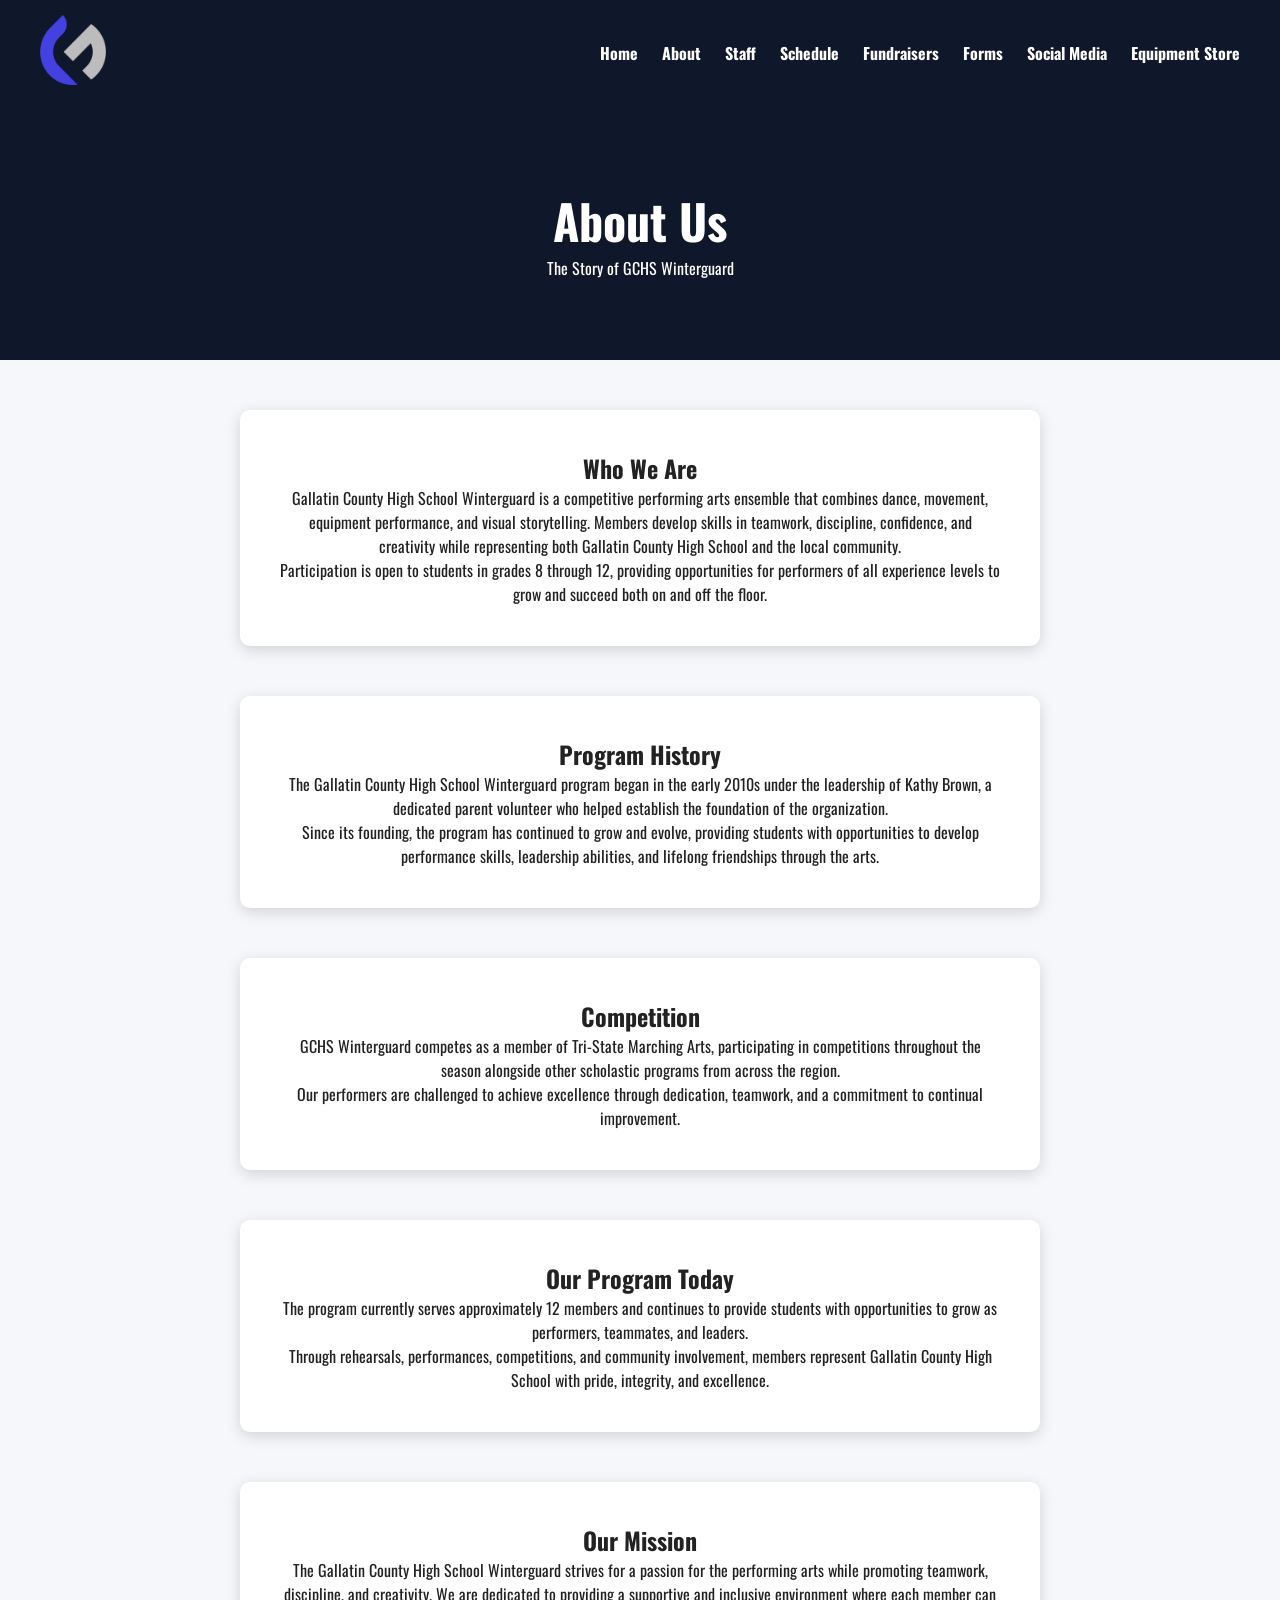
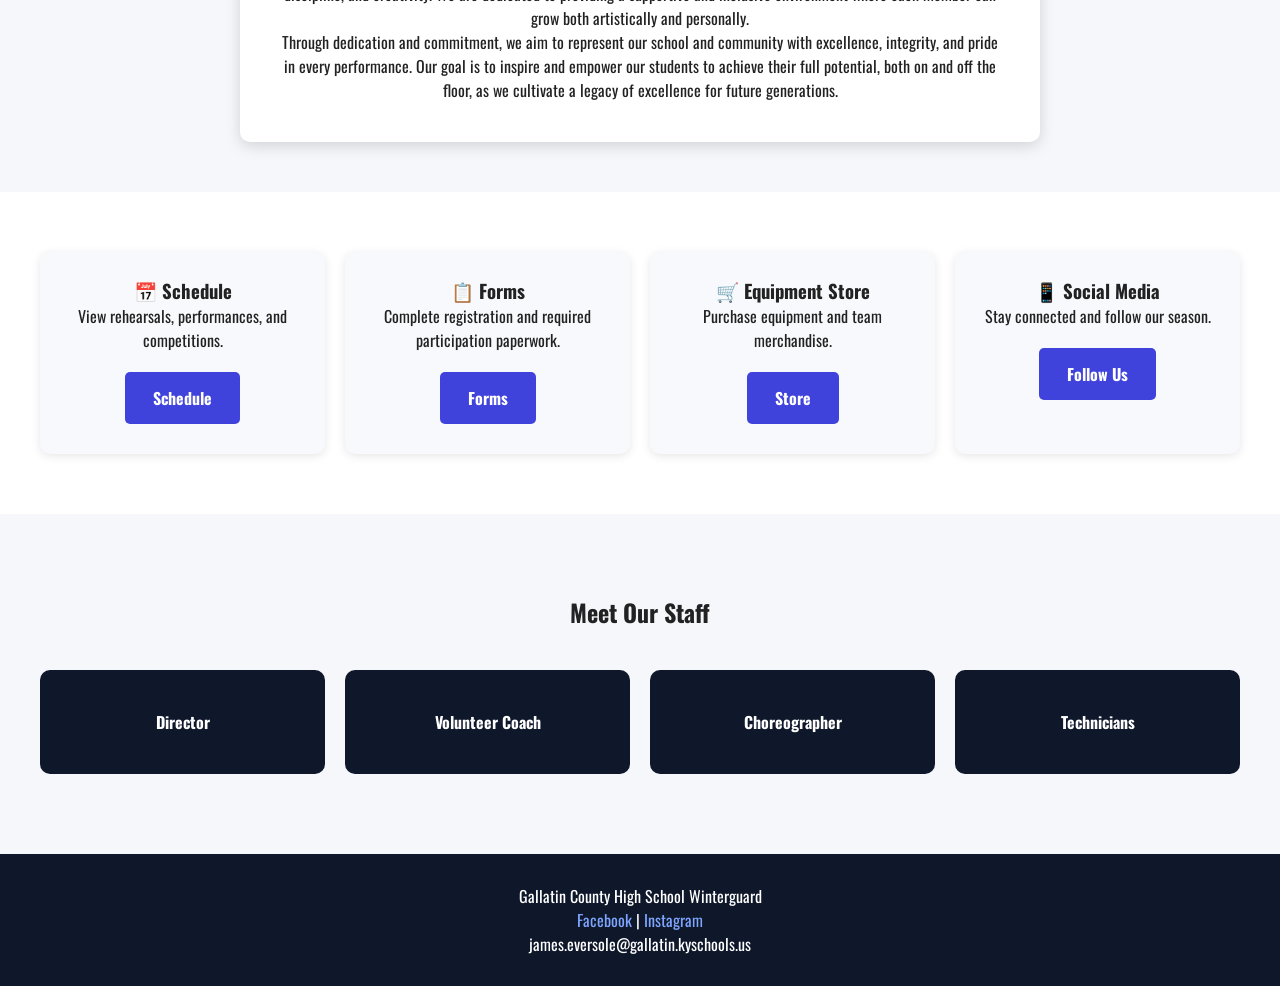
==== about.html @ 312ea4ce "Remove Gallery link from navigation menu Removed the link to the Gallery page from the navigation me" ====
<!DOCTYPE html>
<html lang="en">
<head>
    <meta charset="UTF-8">
    <meta name="viewport" content="width=device-width, initial-scale=1.0">
    <title>GCHS Winterguard</title>
       <link rel="preconnect" href="https://fonts.googleapis.com">
    <link rel="preconnect" href="https://fonts.gstatic.com" crossorigin>
    <link href="https://fonts.googleapis.com/css2?family=Bebas+Neue&family=Oswald:wght@400;500;600&display=swap" rel="stylesheet">
  
    <link rel="stylesheet" href="style.css">
</head>

<body>

<nav>

    <a href="index.html">
        <img src="images/logo.png"
             alt="GCHS Winterguard Logo"
             class="logo">
    </a>

    <button class="menu-toggle" onclick="toggleMenu()">
        ☰
    </button>

    <div class="nav-links" id="navLinks">

        <a href="index.html" onclick="toggleMenu()">Home</a>
        <a href="about.html" onclick="toggleMenu()">About</a>
        <a href="staff.html" onclick="toggleMenu()">Staff</a>
        <a href="schedule.html" onclick="toggleMenu()">Schedule</a>
        <a href="fundraisers.html" onclick="toggleMenu()">Fundraisers</a>
        <a href="forms.html" onclick="toggleMenu()">Forms</a>
        <a href="social.html" onclick="toggleMenu()">Social Media</a>
        <a href="equipment.html" onclick="toggleMenu()">Equipment Store</a>

    </div>

</nav>

<section class="page-header">
    <h1>About Us</h1>
    <p>The Story of GCHS Winterguard</p>
</section>

<section class="content-card">

    <h2>Who We Are</h2>

    <p>
        Gallatin County High School Winterguard is a competitive performing
        arts ensemble that combines dance, movement, equipment performance,
        and visual storytelling. Members develop skills in teamwork,
        discipline, confidence, and creativity while representing both
        Gallatin County High School and the local community.
    </p>

    <p>
        Participation is open to students in grades 8 through 12, providing
        opportunities for performers of all experience levels to grow and
        succeed both on and off the floor.
    </p>

</section>

<section class="content-card">

    <h2>Program History</h2>

    <p>
        The Gallatin County High School Winterguard program began in the
        early 2010s under the leadership of Kathy Brown, a dedicated parent
        volunteer who helped establish the foundation of the organization.
    </p>

    <p>
        Since its founding, the program has continued to grow and evolve,
        providing students with opportunities to develop performance skills,
        leadership abilities, and lifelong friendships through the arts.
    </p>

</section>

<section class="content-card">

    <h2>Competition</h2>

    <p>
        GCHS Winterguard competes as a member of Tri-State Marching Arts,
        participating in competitions throughout the season alongside other
        scholastic programs from across the region.
    </p>

    <p>
        Our performers are challenged to achieve excellence through
        dedication, teamwork, and a commitment to continual improvement.
    </p>

</section>

<section class="content-card">

    <h2>Our Program Today</h2>

    <p>
        The program currently serves approximately 12 members and continues
        to provide students with opportunities to grow as performers,
        teammates, and leaders.
    </p>

    <p>
        Through rehearsals, performances, competitions, and community
        involvement, members represent Gallatin County High School with
        pride, integrity, and excellence.
    </p>

</section>

<section class="content-card">

    <h2>Our Mission</h2>

    <p>
        The Gallatin County High School Winterguard strives for a passion
        for the performing arts while promoting teamwork, discipline,
        and creativity. We are dedicated to providing a supportive and
        inclusive environment where each member can grow both artistically
        and personally.
    </p>

    <p>
        Through dedication and commitment, we aim to represent our school
        and community with excellence, integrity, and pride in every
        performance. Our goal is to inspire and empower our students to
        achieve their full potential, both on and off the floor, as we
        cultivate a legacy of excellence for future generations.
    </p>

</section>

<section class="quick-links">

    <div class="card">
    <h3>📅 Schedule</h3>

    <p>
        View rehearsals, performances, and competitions.
    </p>

    <p style="margin-top:15px;">
        <a class="btn" href="schedule.html">Schedule</a>
    </p>
</div>


    <div class="card">
    <h3>📋 Forms</h3>

    <p>
        Complete registration and required participation paperwork.
    </p>

    <p style="margin-top:15px;">
        <a class="btn" href="forms.html">Forms</a>
    </p>
</div>

    <div class="card">
    <h3>🛒 Equipment Store</h3>

    <p>
        Purchase equipment and team merchandise.
    </p>

    <p style="margin-top:15px;">
        <a class="btn" href="equipment.html">Store</a>
    </p>
</div>

    <div class="card">
    <h3>📱 Social Media</h3>

    <p>
        Stay connected and follow our season.
    </p>

    <p style="margin-top:15px;">
        <a class="btn" href="social.html">Follow Us</a>
    </p>
</div>

</section>

<section class="staff-preview">
    <h2>Meet Our Staff</h2>

    <div class="staff-grid">
        <div class="staff-card">Director</div>
        <div class="staff-card">Volunteer Coach</div>
        <div class="staff-card">Choreographer</div>
        <div class="staff-card">Technicians</div>
    </div>
</section>

<footer>
    <p>Gallatin County High School Winterguard</p>
    <p>
        <a href="https://facebook.com/gcguard" target="_blank">Facebook</a> |
        <a href="https://instagram.com/gallatincountywinterguard" target="_blank">Instagram</a>
    </p>
    <p>james.eversole@gallatin.kyschools.us</p>
</footer>

<script>

function toggleMenu() {

    const menu = document.getElementById("navLinks");
    const button = document.querySelector(".menu-toggle");

    menu.classList.toggle("show");

    if(menu.classList.contains("show")){
        button.innerHTML = "✕";
    } else {
        button.innerHTML = "☰";
    }

}

function closeMenu() {

    const menu = document.getElementById("navLinks");
    const button = document.querySelector(".menu-toggle");

    menu.classList.remove("show");
    button.innerHTML = "☰";

}

</script>
</body>
</html>
---- style.css ----
*{
    margin:0;
    padding:0;
    box-sizing:border-box;
}

body{
    font-family:'Oswald', sans-serif;
    background:#f5f7fa;
    color:#222;
}

nav{
    background:#0f172a;
    display:flex;
    justify-content:space-between;
    align-items:center;
    padding:15px 40px;
}

.logo{
    height:70px;
}

.nav-links a{
    color:white;
    text-decoration:none;
    margin-left:20px;
    font-weight:bold;
}

.hero{
    height:85vh;
    background:
    linear-gradient(rgba(0,0,0,.65), rgba(0,0,0,.65)),
    url("images/team-photo.png");

    background-size:cover;
    background-position:center;
    display:flex;
    justify-content:center;
    align-items:center;
    text-align:center;
}

.hero-content{
    color:white;
}

.hero-content h1{
    font-family:'Bebas Neue', sans-serif;
    font-size:4rem;
    letter-spacing:4px;
}

.hero-content h2{
    font-family:'Bebas Neue', sans-serif;
    font-size:3rem;
    letter-spacing:4px;
}

.hero-content p{
    margin-top:15px;
    font-size:1.4rem;
}

.hero-buttons{
    margin-top:30px;
}

.btn{
    display:inline-block;
    padding:14px 28px;
    background:#3f43dc;
    color:white;
    text-decoration:none;
    border-radius:5px;
    margin:5px;
    font-weight:bold;
}

.btn:hover{
    background:#2f33b4;
}

.mission{
    max-width:1000px;
    margin:auto;
    padding:80px 20px;
}

.mission h2{
    color:#3f43dc;
    margin-bottom:20px;
        text-align:center;
}

.mission p{
    line-height:1.8;
    margin-bottom:15px;
        text-align:center;
}

.quick-links{
    display:grid;
    grid-template-columns:repeat(auto-fit,minmax(250px,1fr));
    gap:20px;
    padding:60px 40px;
    background:white;
}

.card{
    background:#f8f9fc;
    padding:25px;
    border-radius:10px;
    box-shadow:0 2px 10px rgba(0,0,0,.1);

    text-align:center;
}

.staff-preview{
    padding:80px 40px;
    text-align:center;
}

.staff-preview h2{
    margin-bottom:40px;
}

.staff-grid{
    display:grid;
    grid-template-columns:repeat(auto-fit,minmax(200px,1fr));
    gap:20px;
}

.staff-card{
    background:#0f172a;
    color:white;
    padding:40px;
    border-radius:10px;
    font-weight:bold;
}

footer{
    background:#0f172a;
    color:white;
    text-align:center;
    padding:30px;
}

footer a{
    color:#7ea6ff;
    text-decoration:none;
}
.page-header{
    background:#0f172a;
    color:white;
    text-align:center;
    padding:80px 20px;
}

.page-header h1{
    font-size:3rem;
}

.fundraiser-card{
    max-width:800px;
    margin:50px auto;
    background:white;
    padding:40px;
    text-align:center;
    border-radius:10px;
    box-shadow:0 4px 15px rgba(0,0,0,.15);
}
.staff-gallery{
    max-width:1200px;
    margin:60px auto;
    padding:0 30px;

    display:flex;
    flex-wrap:wrap;
    justify-content:center;
    gap:30px;
}

.staff-profile{
    background:white;
    border-radius:12px;
    overflow:hidden;

    box-shadow:0 4px 15px rgba(0,0,0,.15);

    text-align:center;

    transition:transform .2s ease;
}

.staff-profile:hover{
    transform:translateY(-5px);
}

.staff-profile img{
    width:100%;
    height:300px;
    object-fit:cover;
}

.staff-profile h2{
    color:#3f43dc;
    padding-top:15px;
}

.staff-profile p{
    padding:15px 15px 25px;
}
.coming-soon{
    padding:50px;
    text-align:center;
}
.staff-profile{
    width:300px;

    background:white;
    border-radius:12px;
    overflow:hidden;

    box-shadow:0 4px 15px rgba(0,0,0,.15);

    text-align:center;

    transition:transform .2s ease;
}
.social-buttons{
    display:flex;
    flex-wrap:wrap;
    justify-content:center;
    gap:15px;
}
.content-card{
    max-width:800px;
    margin:50px auto;
    background:white;
    padding:40px;
    text-align:center;
    border-radius:10px;
    box-shadow:0 4px 15px rgba(0,0,0,.15);
}
.category-title{
    text-align:center;
    margin:60px 0 20px;
    color:#3f43dc;
    font-size:2rem;
    font-weight:bold;
}
.equipment-grid{
    max-width:1200px;
    margin:30px auto 60px;
    padding:0 20px;

    display:grid;
    grid-template-columns:repeat(auto-fit,minmax(280px,1fr));
    gap:25px;
}

.product-card{
    background:white;
    border-radius:12px;
    overflow:hidden;
    text-align:center;
    box-shadow:0 4px 15px rgba(0,0,0,.15);
}

.product-card img{
    width:100%;
    height:250px;
    object-fit:contain;
    object-position:center;
    padding:15px;
    background:white;
}

.product-card h2{
    color:#3f43dc;
    padding-top:20px;
}

.product-card p{
    padding:10px 20px;
}

.product-card .btn{
    margin-bottom:25px;
}

.btn1{
    display:inline-block;
    padding:14px 28px;
    background:#1877F2;
    color:white;
    text-decoration:none;
    border-radius:5px;
    margin:5px;
    font-weight:bold;
}
.btn2{
    display:inline-block;
    padding:14px 28px;
    background:#DD2A7B;
    color:white;
    text-decoration:none;
    border-radius:5px;
    margin:5px;
    font-weight:bold;
}
.btn3{
    display:inline-block;
    padding:14px 28px;
    background:#FFFC00;
    color:black;
    text-decoration:none;
    border-radius:5px;
    margin:5px;
    font-weight:bold;
}
.btn4{
    display:inline-block;
    padding:14px 28px;
    background:#000000;
    color:#25F4EE;
    text-decoration:none;
    border-radius:5px;
    margin:5px;
    font-weight:bold;
}
.btn5{
    display:inline-block;
    padding:14px 28px;
    background:#FF0000;
    color:white;
    text-decoration:none;
    border-radius:5px;
    margin:5px;
    font-weight:bold;
}

.menu-toggle{
    display:none;
}


/* =========================
   MOBILE NAVIGATION
   ========================= */

@media screen and (max-width:768px){

    .menu-toggle{
        display:block !important;
        font-size:2rem;
        background:none;
        border:none;
        color:white;
    }

    .nav-links{
        display:none !important;
    }

    .nav-links.show{
        display:flex !important;
        flex-direction:column;
    }

}

/* =========================
   MOBILE DEVICES
   ========================= */

@media screen and (max-width:768px){

    /* Navigation */

    nav{
        flex-direction:row;
        justify-content:space-between;
        align-items:center;
        padding:15px;
        position:relative;
    }

    .logo{
        height:60px;
    }

.menu-toggle{
    display:block;
    background:none;
    border:none;
    color:white;
    font-size:2rem;
    cursor:pointer;
    width:40px;
    height:40px;
}

    .nav-links{
        display:none;

        position:absolute;
        top:100%;
        left:0;

        width:100%;

        background:#0f172a;

        flex-direction:column;
        align-items:center;

        padding:15px 0;

        z-index:999;

        transition:all .3s ease;
    }

    .nav-links.show{
        display:flex !important;
    }

    .nav-links a{
        margin:8px 0;
        font-size:1rem;
        color:white;
        text-decoration:none;
    }

    /* Hero Section */

    .hero{
        height:85vh;
        min-height:700px;
        padding:20px;

        background-size:cover;
        background-position:center top;
    }

    .hero-content{
        max-width:90%;
        margin:auto;
    }

    .hero-content h1{
        font-size:3rem;
        letter-spacing:2px;
        margin-bottom:5px;
        line-height:1;
    }

    .hero-content h2{
        font-size:1.8rem;
        letter-spacing:2px;
        margin-bottom:15px;
        line-height:1;
    }

    .hero-content p{
        font-size:0.95rem;
    }

    .hero-buttons{
        display:flex;
        flex-direction:column;
        align-items:center;
        gap:10px;
        margin-top:20px;
    }

    .btn{
        width:220px;
        text-align:center;
    }

    /* Homepage Cards */

    .quick-links{
        grid-template-columns:1fr;
        padding:30px 15px;
    }

    .card{
        text-align:center;
    }

    /* Staff */

    .staff-gallery{
        justify-content:center;
        padding:0 15px;
    }

    .staff-profile{
        width:100%;
        max-width:320px;
    }

    /* Equipment Store */

    .equipment-grid{
        grid-template-columns:1fr;
        padding:0 15px;
    }

    .product-card{
        width:100%;
    }

    /* Content Cards */

    .content-card{
        margin:20px 15px;
        padding:25px;
    }

    .page-header h1{
        font-size:2rem;
    }

    /* Social Icons */

    .social-buttons{
        display:flex;
        flex-wrap:wrap;
        justify-content:center;
        gap:15px;
    }

}
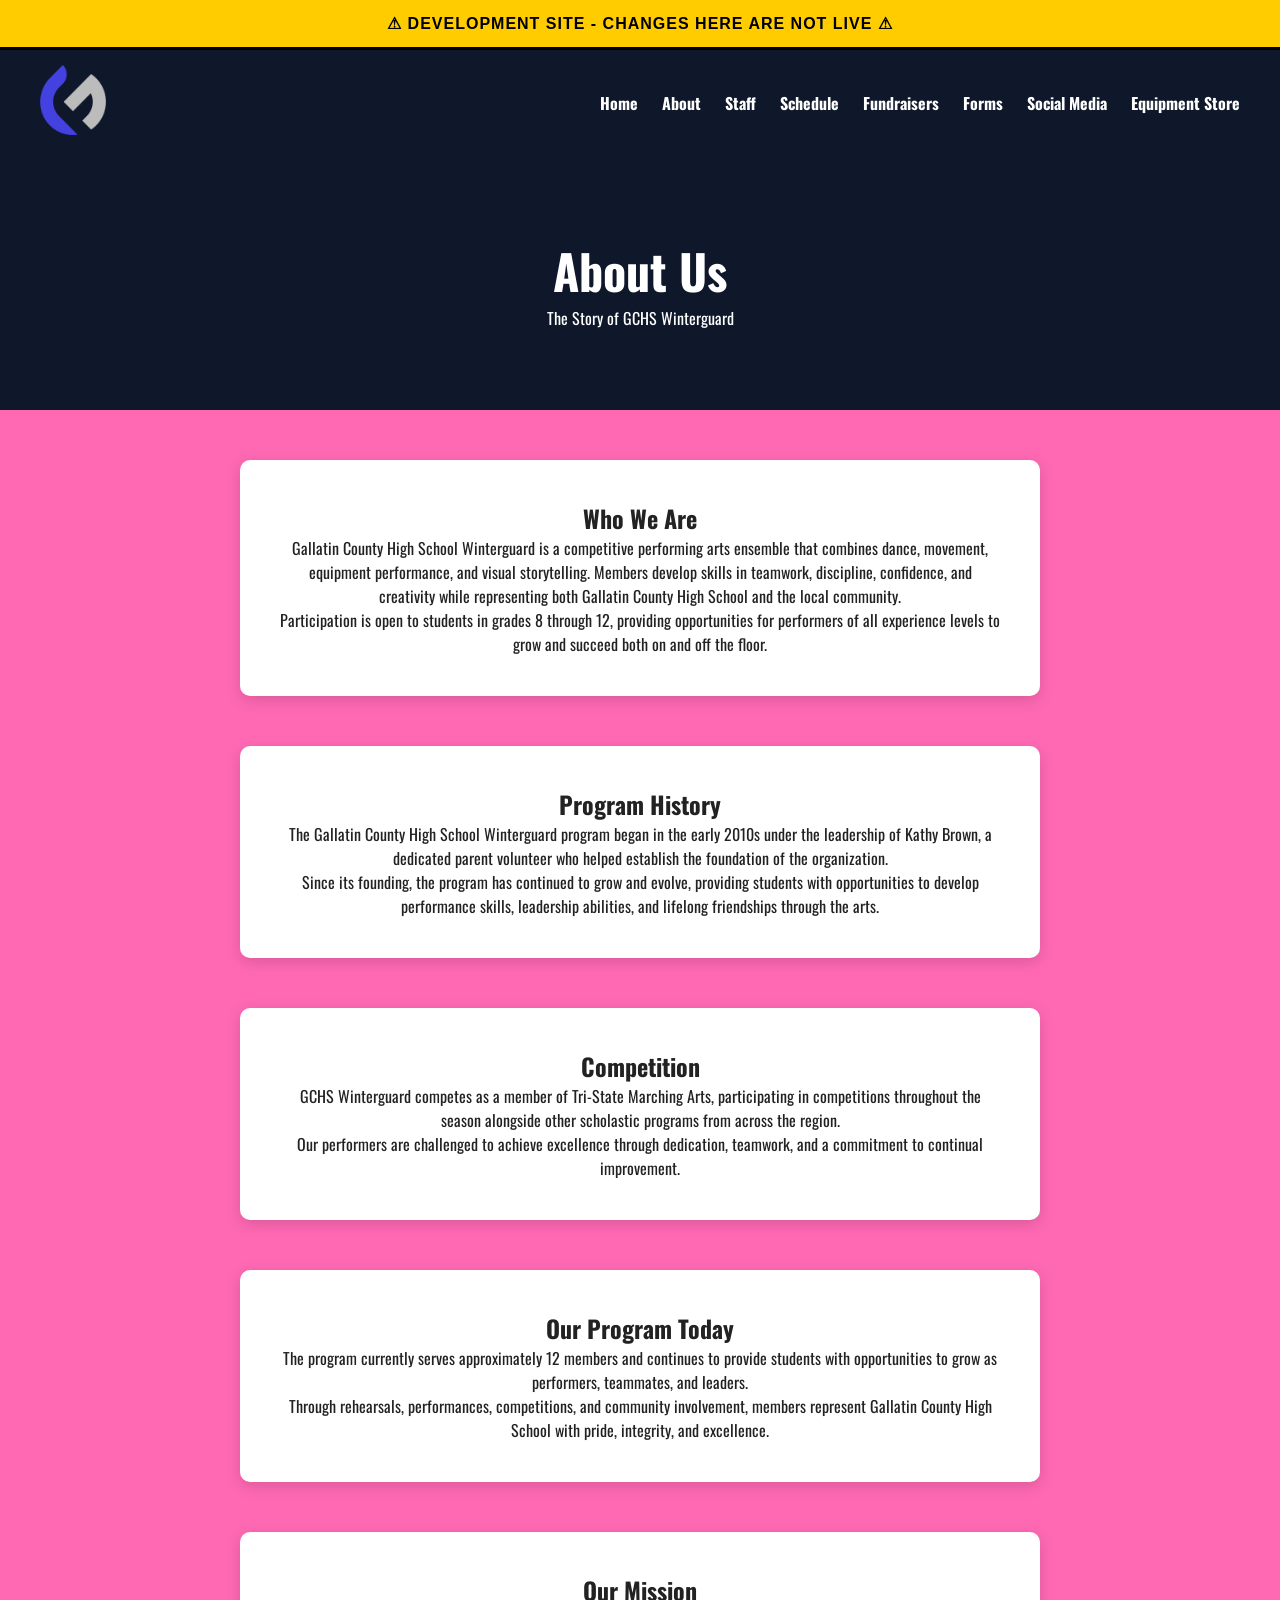
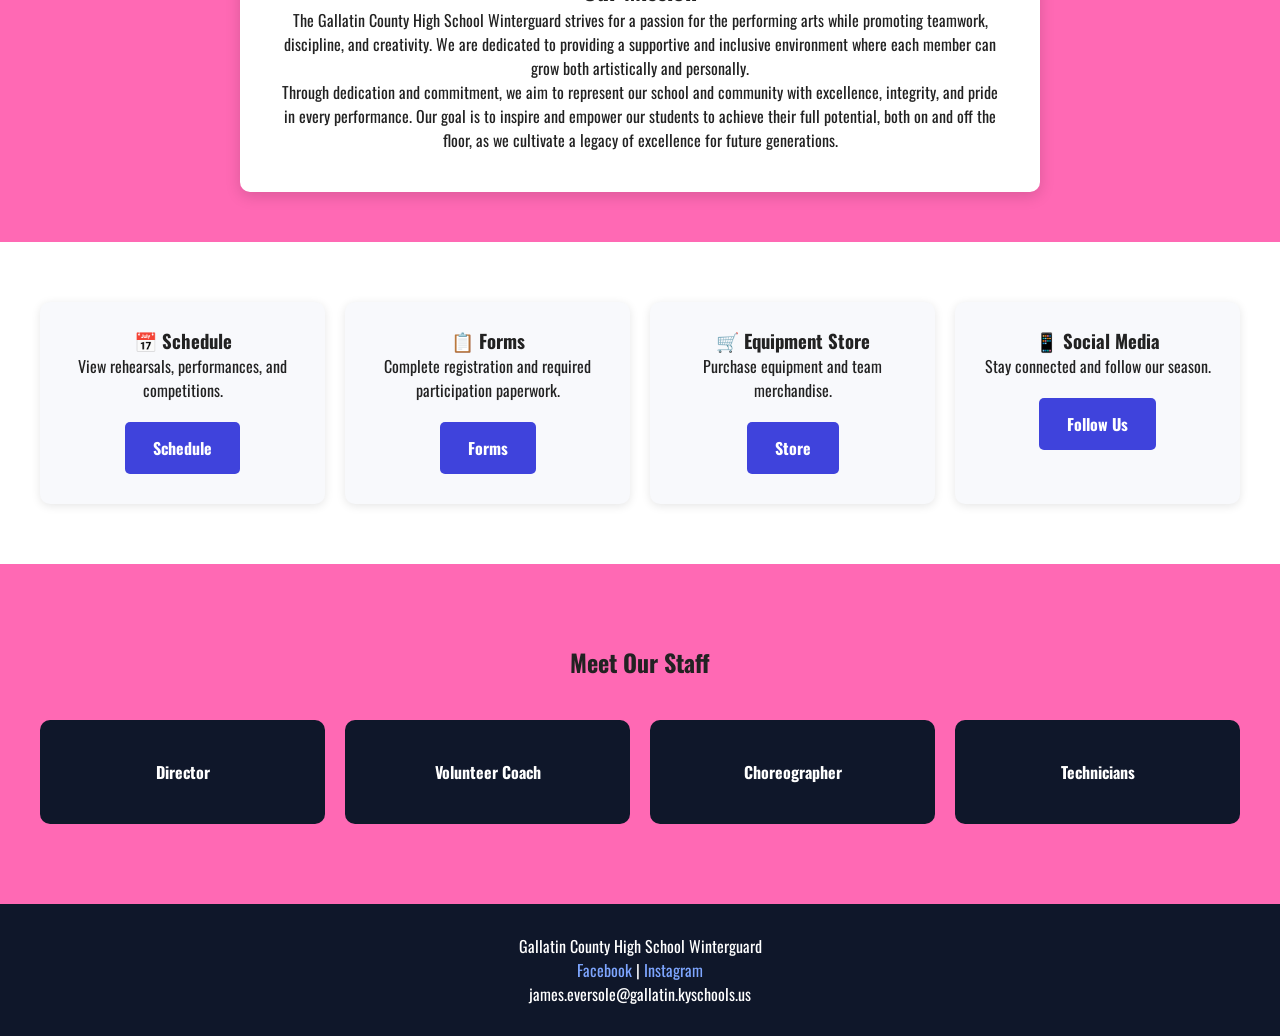
==== commit e3ef1d32: "Add development site warning banner to about.html Added a warning banner indicating the site is in d" ====
--- a/about.html
+++ b/about.html
@@ -12,7 +12,19 @@
 </head>
 
 <body>
-
+<div style="
+    background:#ffcc00;
+    color:#000000;
+    text-align:center;
+    padding:14px;
+    font-family:Arial, sans-serif;
+    font-size:16px;
+    font-weight:700;
+    letter-spacing:1px;
+    border-bottom:3px solid #000000;
+">
+    ⚠ DEVELOPMENT SITE - CHANGES HERE ARE NOT LIVE ⚠
+</div>
 <nav>
 
     <a href="index.html">
--- a/style.css
+++ b/style.css
@@ -347,6 +347,28 @@
     display:none;
 }
 
+.dev-banner{
+    display:block;
+    width:100%;
+
+    background:red !important;
+    color:#000000 !important;
+
+    padding:15px 10px;
+
+    text-align:center;
+    font-family:Arial, sans-serif;
+    font-size:16px;
+    font-weight:bold;
+
+    border-bottom:3px solid #000;
+}
+
+.dev-banner{
+    position:sticky;
+    top:0;
+    z-index:1000;
+}
 
 /* =========================
    MOBILE NAVIGATION
@@ -372,7 +394,9 @@
     }
 
 }
-
+body{
+    background: hotpink !important;
+}
 /* =========================
    MOBILE DEVICES
    ========================= */
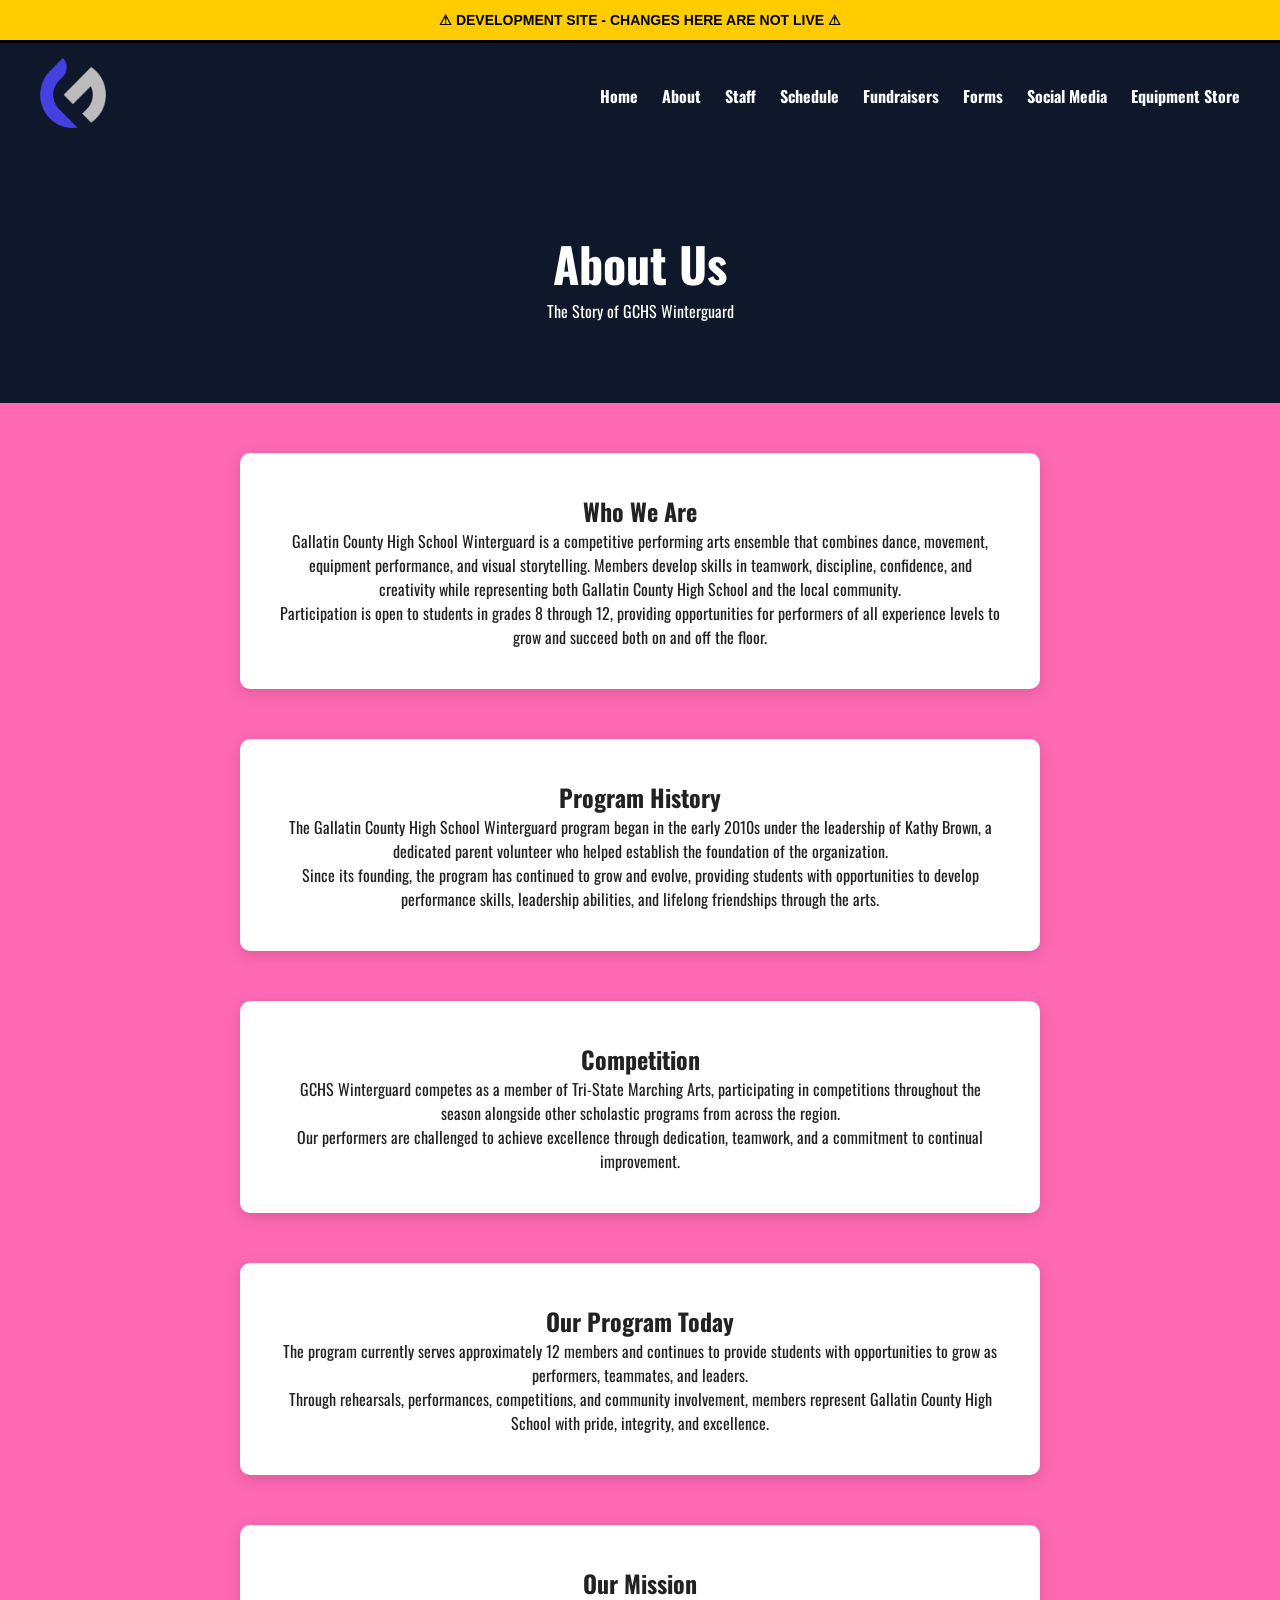
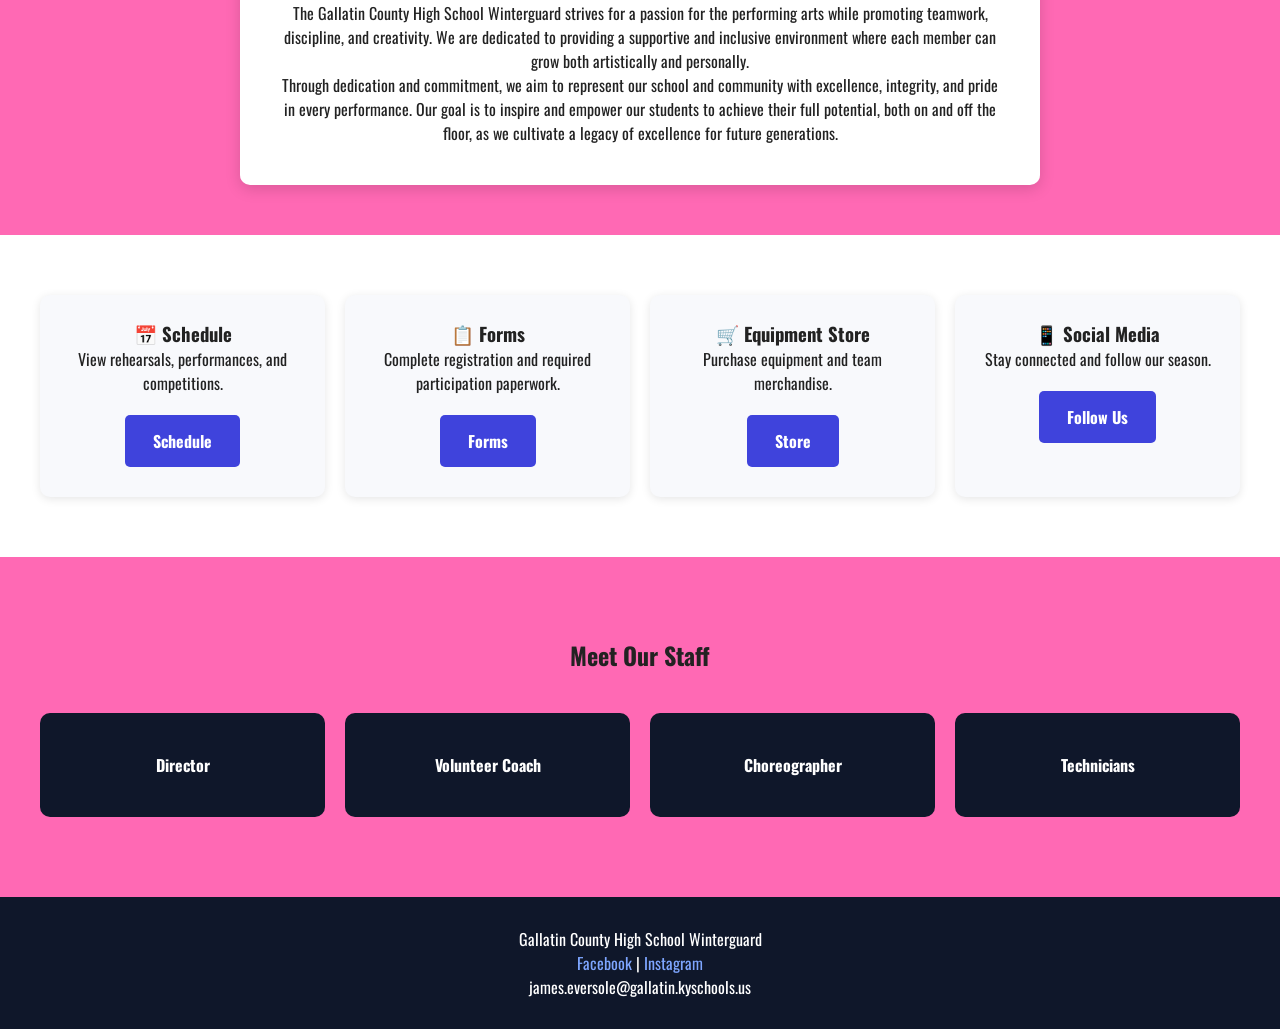
==== commit 3197e34e: "Modify styles in about.html for header Adjusted padding and font size for the sticky header." ====
--- a/about.html
+++ b/about.html
@@ -13,14 +13,20 @@
 
 <body>
 <div style="
+    position:sticky;
+    top:0;
+    z-index:9999;
+
     background:#ffcc00;
     color:#000000;
+
     text-align:center;
-    padding:14px;
+    padding:12px;
+
     font-family:Arial, sans-serif;
-    font-size:16px;
+    font-size:14px;
     font-weight:700;
-    letter-spacing:1px;
+
     border-bottom:3px solid #000000;
 ">
     ⚠ DEVELOPMENT SITE - CHANGES HERE ARE NOT LIVE ⚠
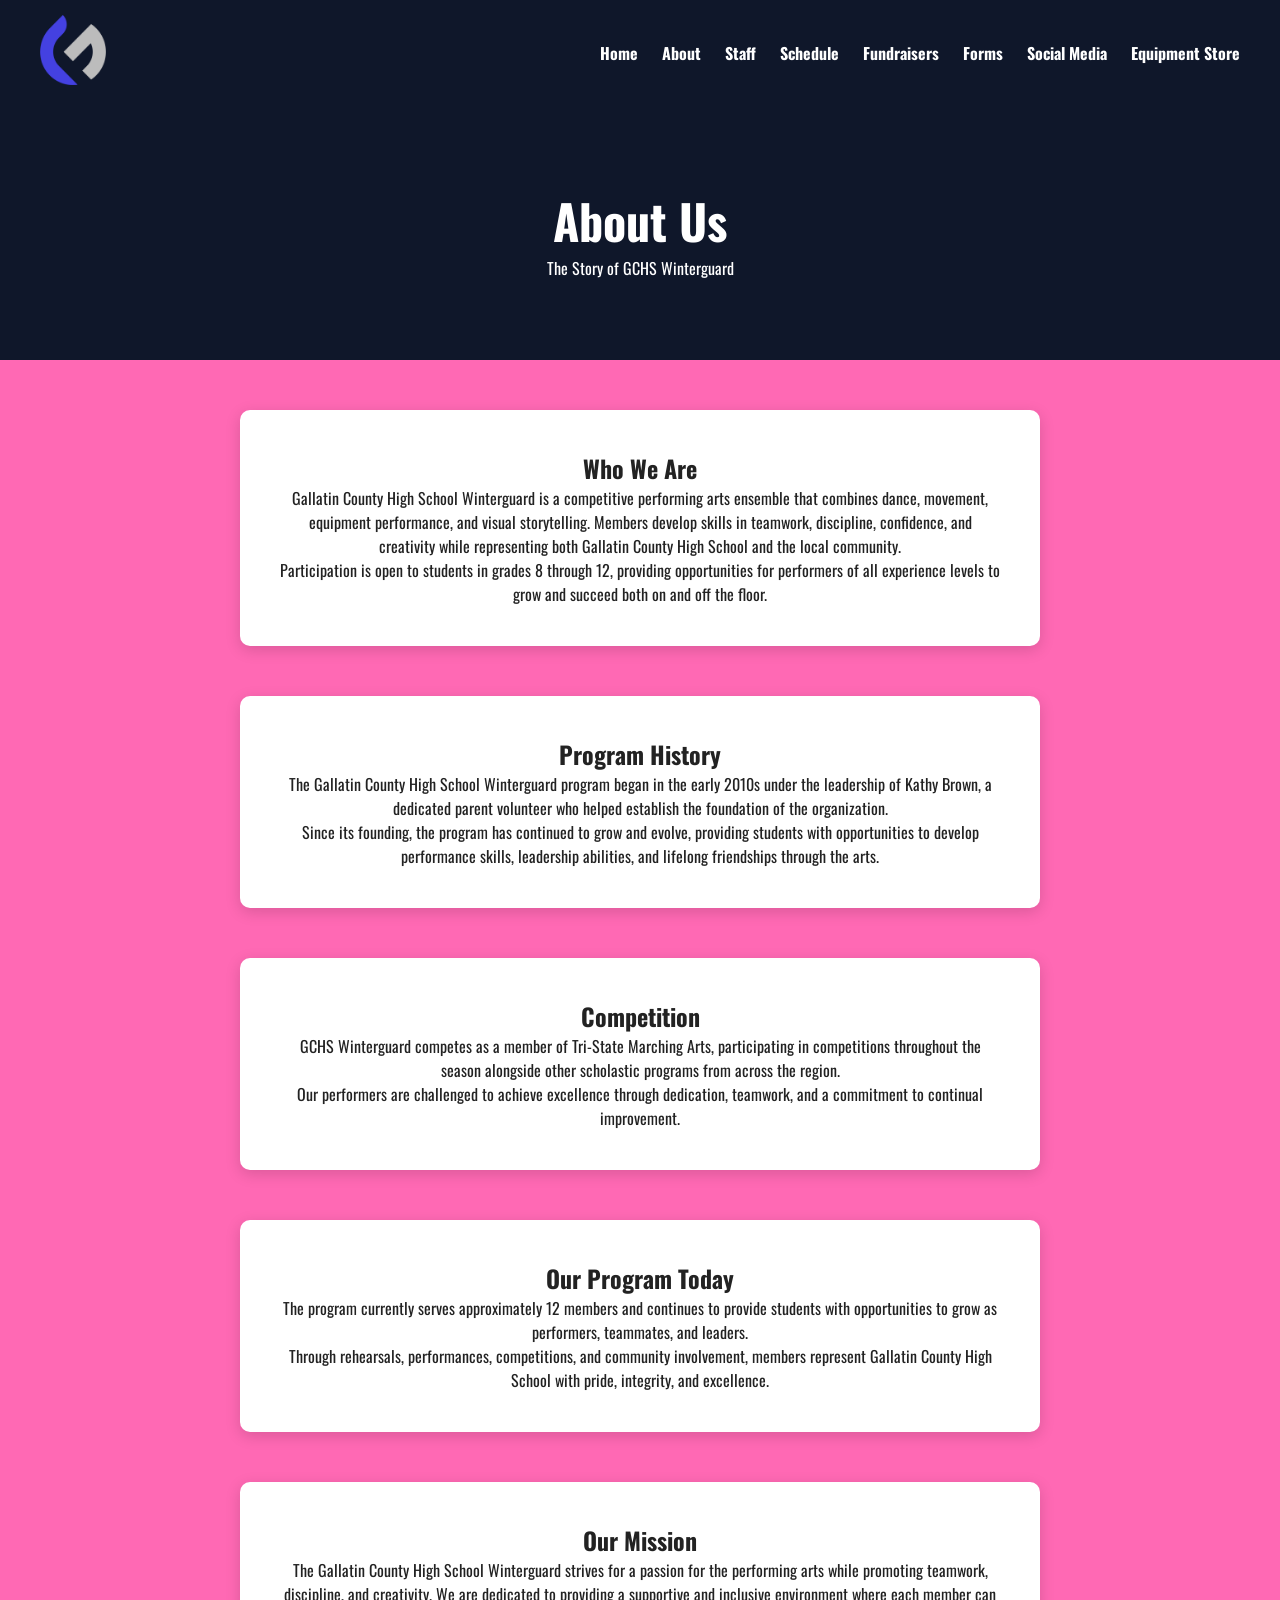
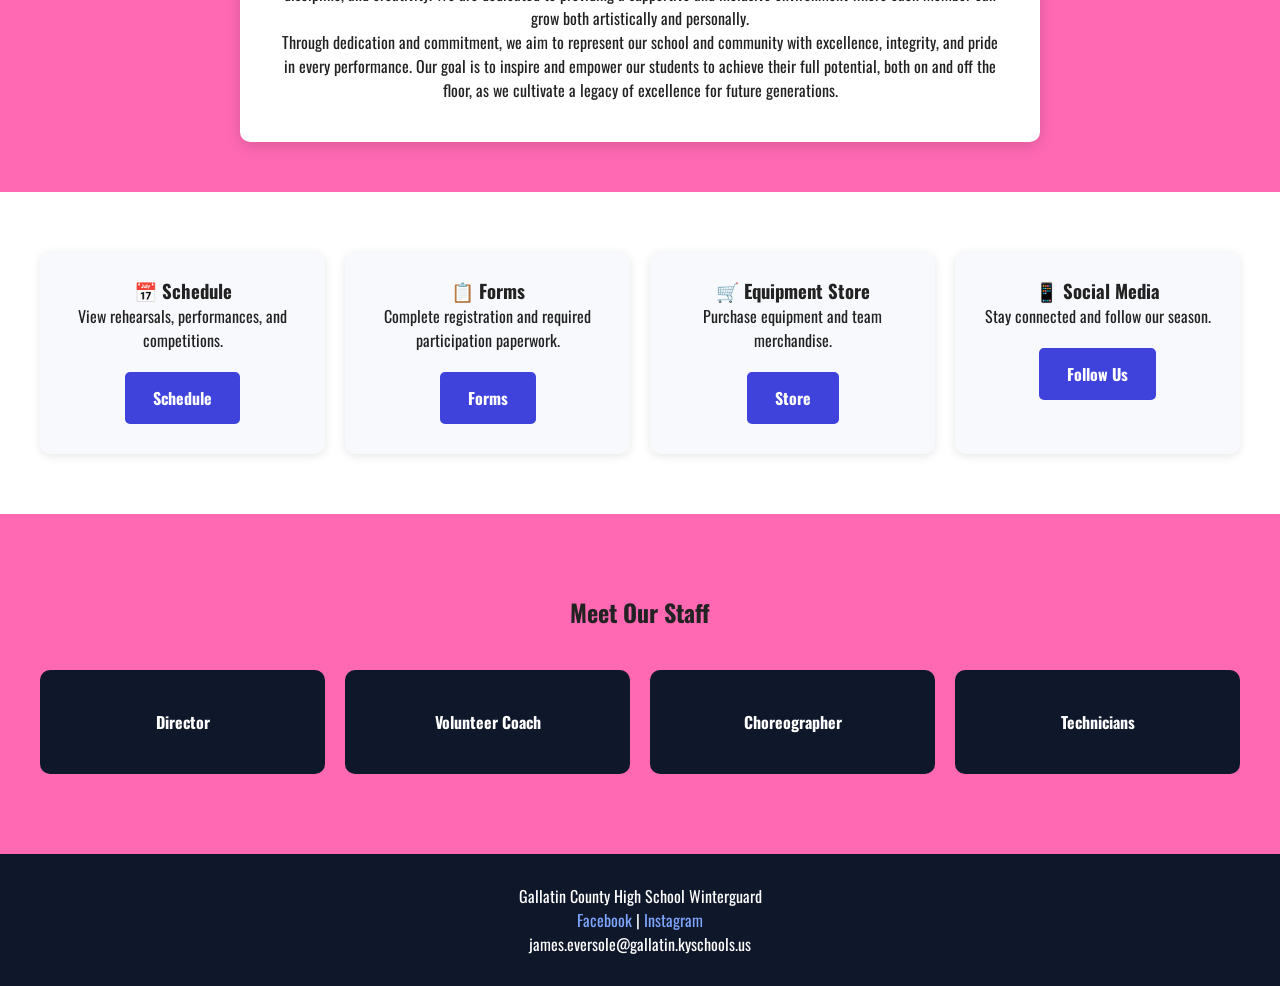
==== commit eaae0e7b: "Remove development site warning from about.html Removed sticky header warning about development site" ====
--- a/about.html
+++ b/about.html
@@ -12,25 +12,7 @@
 </head>
 
 <body>
-<div style="
-    position:sticky;
-    top:0;
-    z-index:9999;
-
-    background:#ffcc00;
-    color:#000000;
-
-    text-align:center;
-    padding:12px;
-
-    font-family:Arial, sans-serif;
-    font-size:14px;
-    font-weight:700;
-
-    border-bottom:3px solid #000000;
-">
-    ⚠ DEVELOPMENT SITE - CHANGES HERE ARE NOT LIVE ⚠
-</div>
+
 <nav>
 
     <a href="index.html">
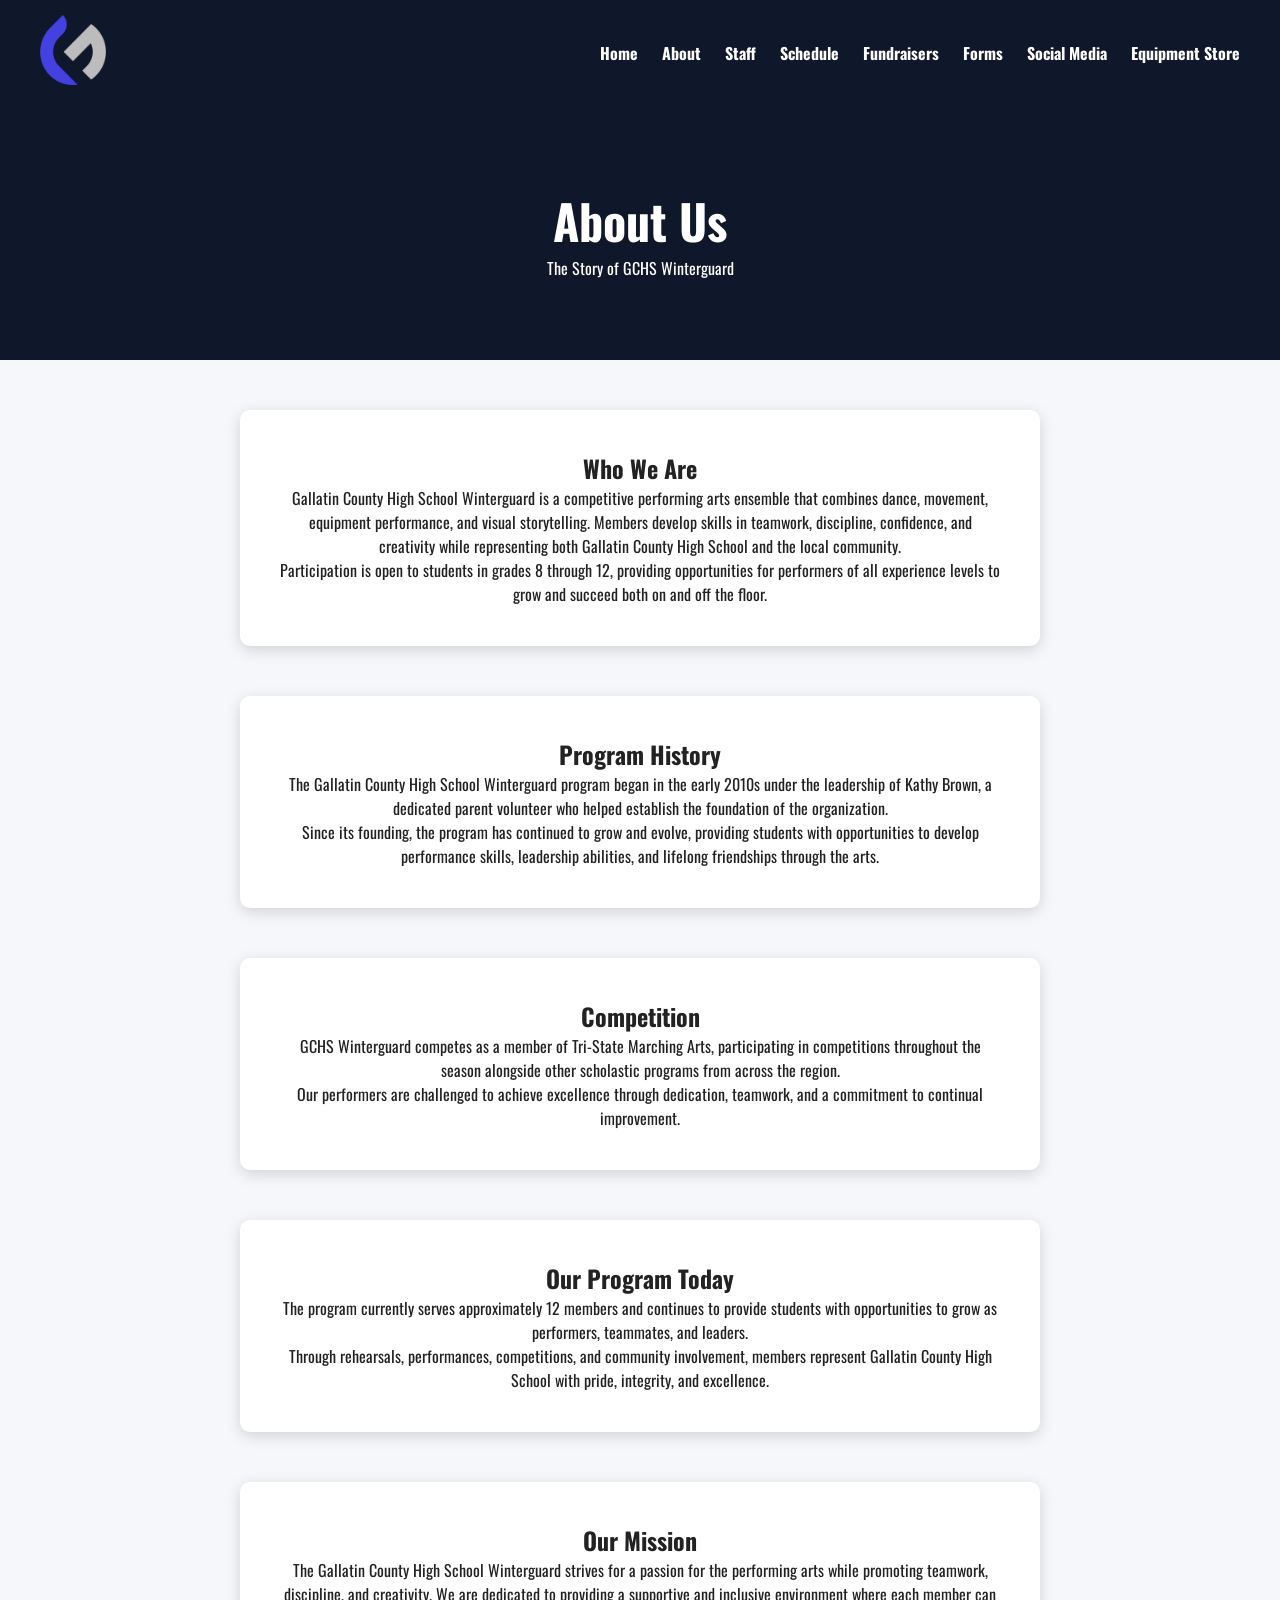
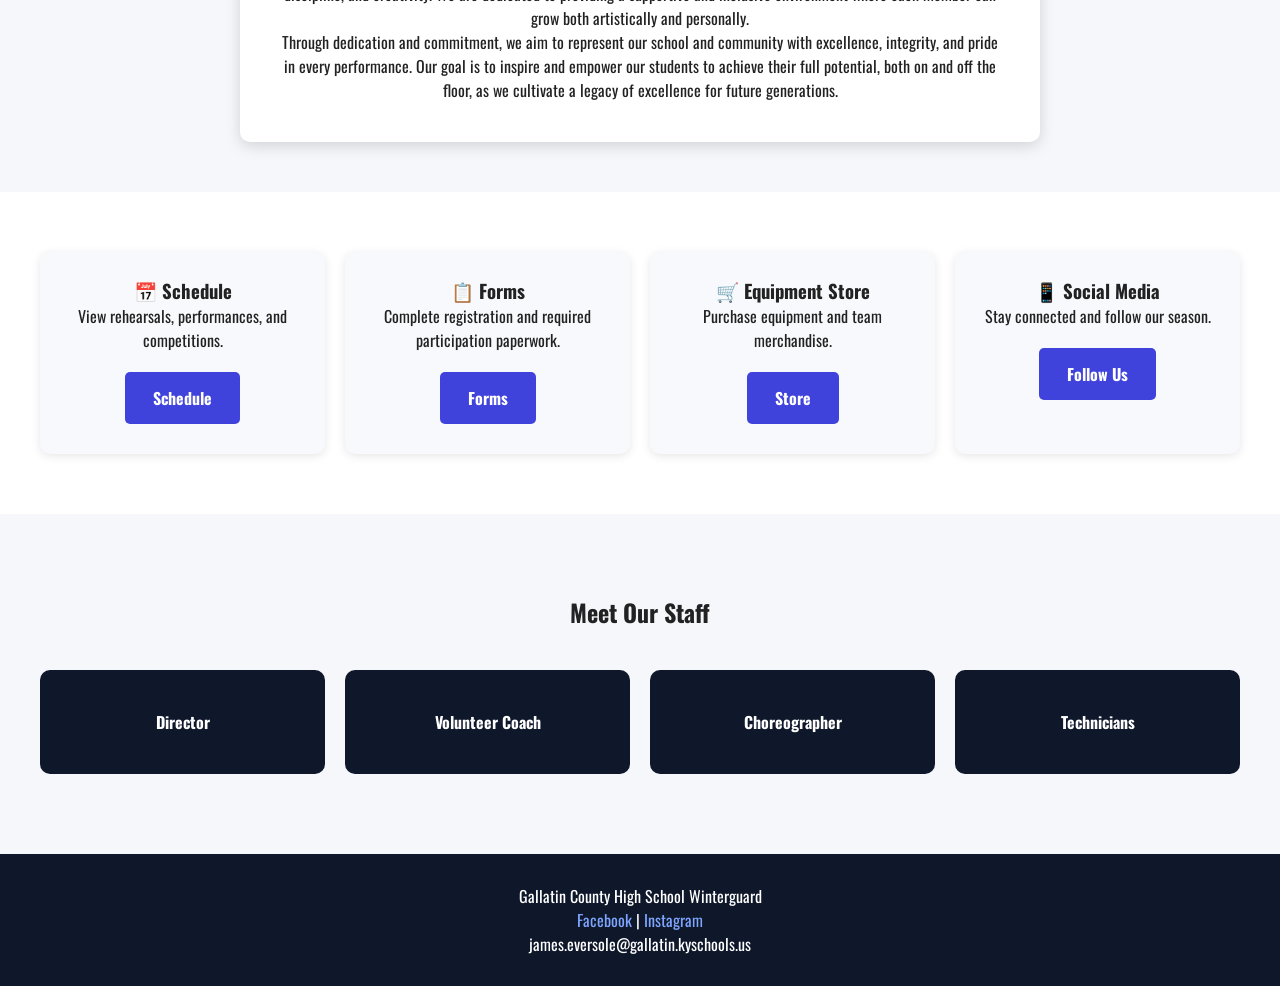
==== commit c1a7f4df: "Modify font weights and add favicon in about.html Updated Google Fonts link to include weight 700 an" ====
--- a/about.html
+++ b/about.html
@@ -3,11 +3,18 @@
 <head>
     <meta charset="UTF-8">
     <meta name="viewport" content="width=device-width, initial-scale=1.0">
+
     <title>GCHS Winterguard</title>
-       <link rel="preconnect" href="https://fonts.googleapis.com">
+
+    <!-- Google Fonts -->
+    <link rel="preconnect" href="https://fonts.googleapis.com">
     <link rel="preconnect" href="https://fonts.gstatic.com" crossorigin>
-    <link href="https://fonts.googleapis.com/css2?family=Bebas+Neue&family=Oswald:wght@400;500;600&display=swap" rel="stylesheet">
-  
+    <link href="https://fonts.googleapis.com/css2?family=Bebas+Neue&family=Oswald:wght@400;500;600;700&display=swap" rel="stylesheet">
+
+    <!-- Favicon -->
+    <link rel="icon" type="image/x-icon" href="/favicon.ico">
+
+    <!-- Stylesheet -->
     <link rel="stylesheet" href="style.css">
 </head>
 
--- a/style.css
+++ b/style.css
@@ -347,29 +347,6 @@
     display:none;
 }
 
-.dev-banner{
-    display:block;
-    width:100%;
-
-    background:red !important;
-    color:#000000 !important;
-
-    padding:15px 10px;
-
-    text-align:center;
-    font-family:Arial, sans-serif;
-    font-size:16px;
-    font-weight:bold;
-
-    border-bottom:3px solid #000;
-}
-
-.dev-banner{
-    position:sticky;
-    top:0;
-    z-index:1000;
-}
-
 /* =========================
    MOBILE NAVIGATION
    ========================= */
@@ -394,9 +371,7 @@
     }
 
 }
-body{
-    background: hotpink !important;
-}
+
 /* =========================
    MOBILE DEVICES
    ========================= */
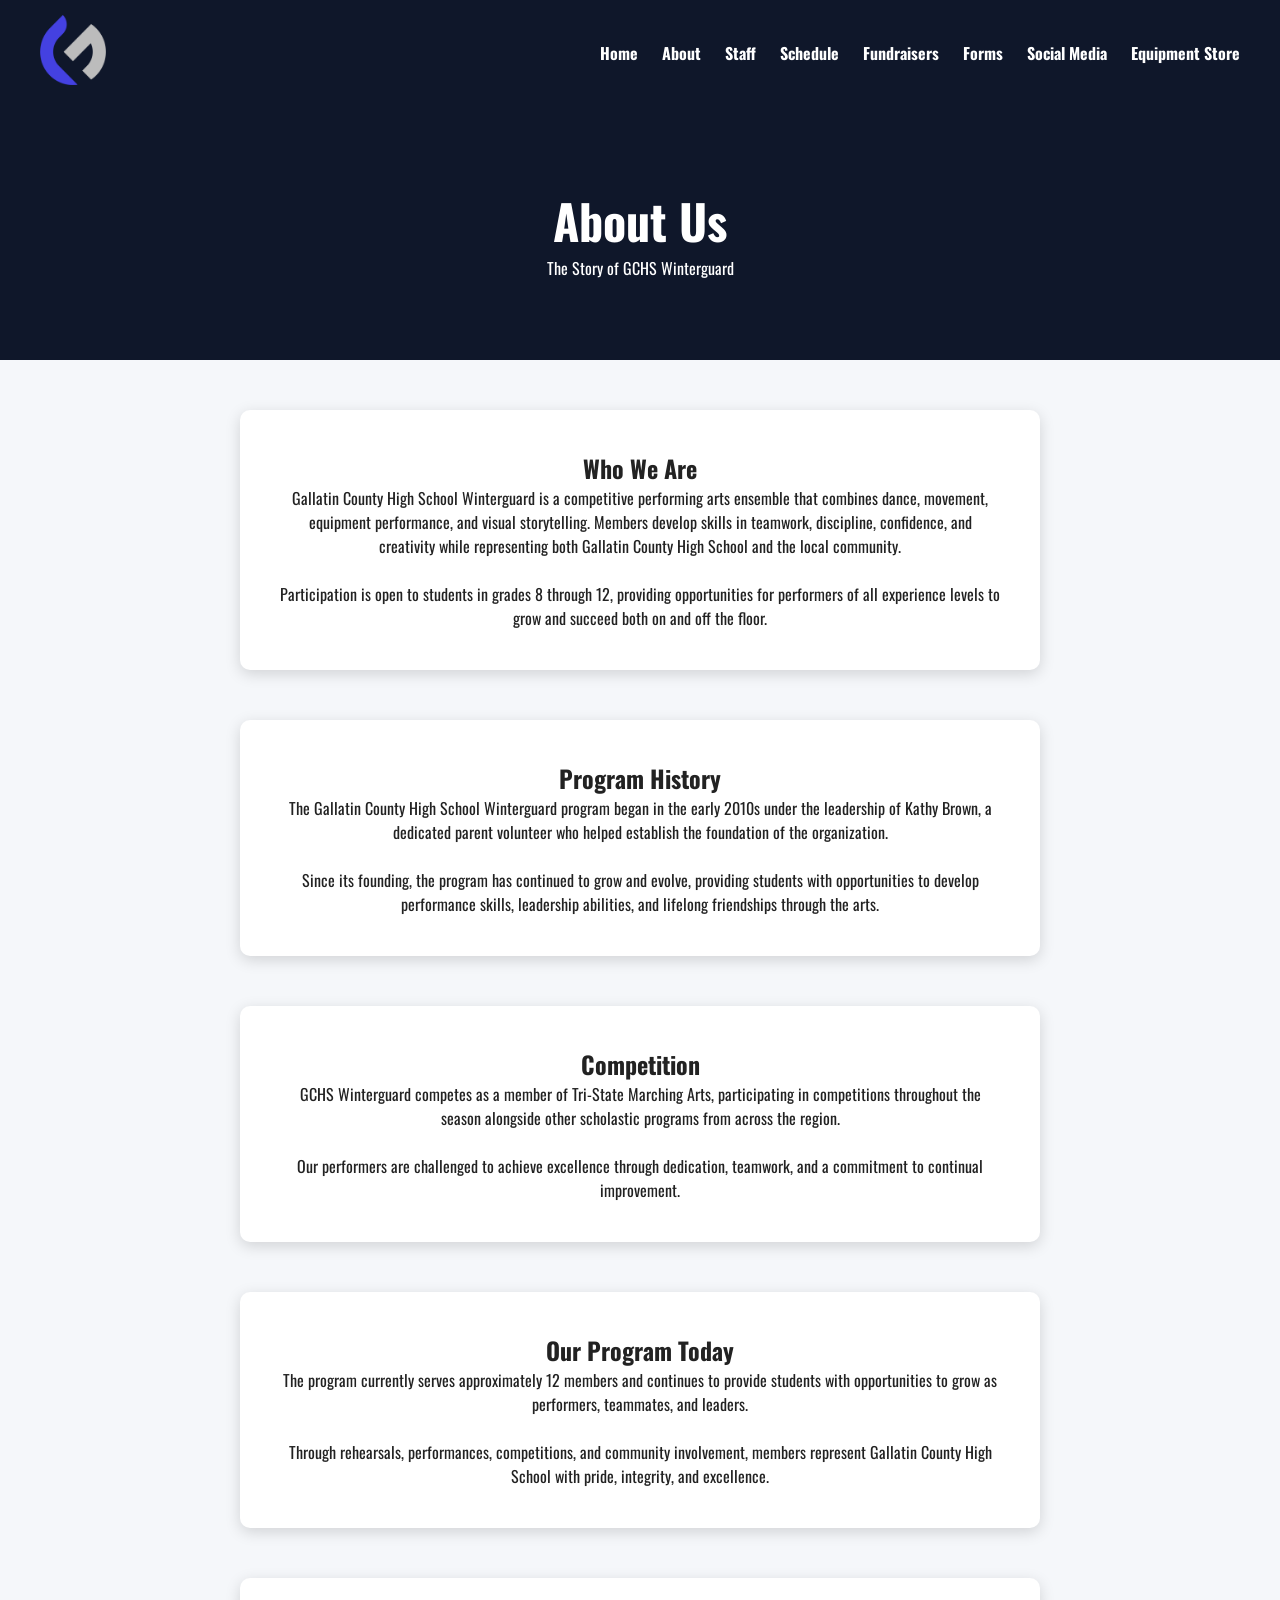
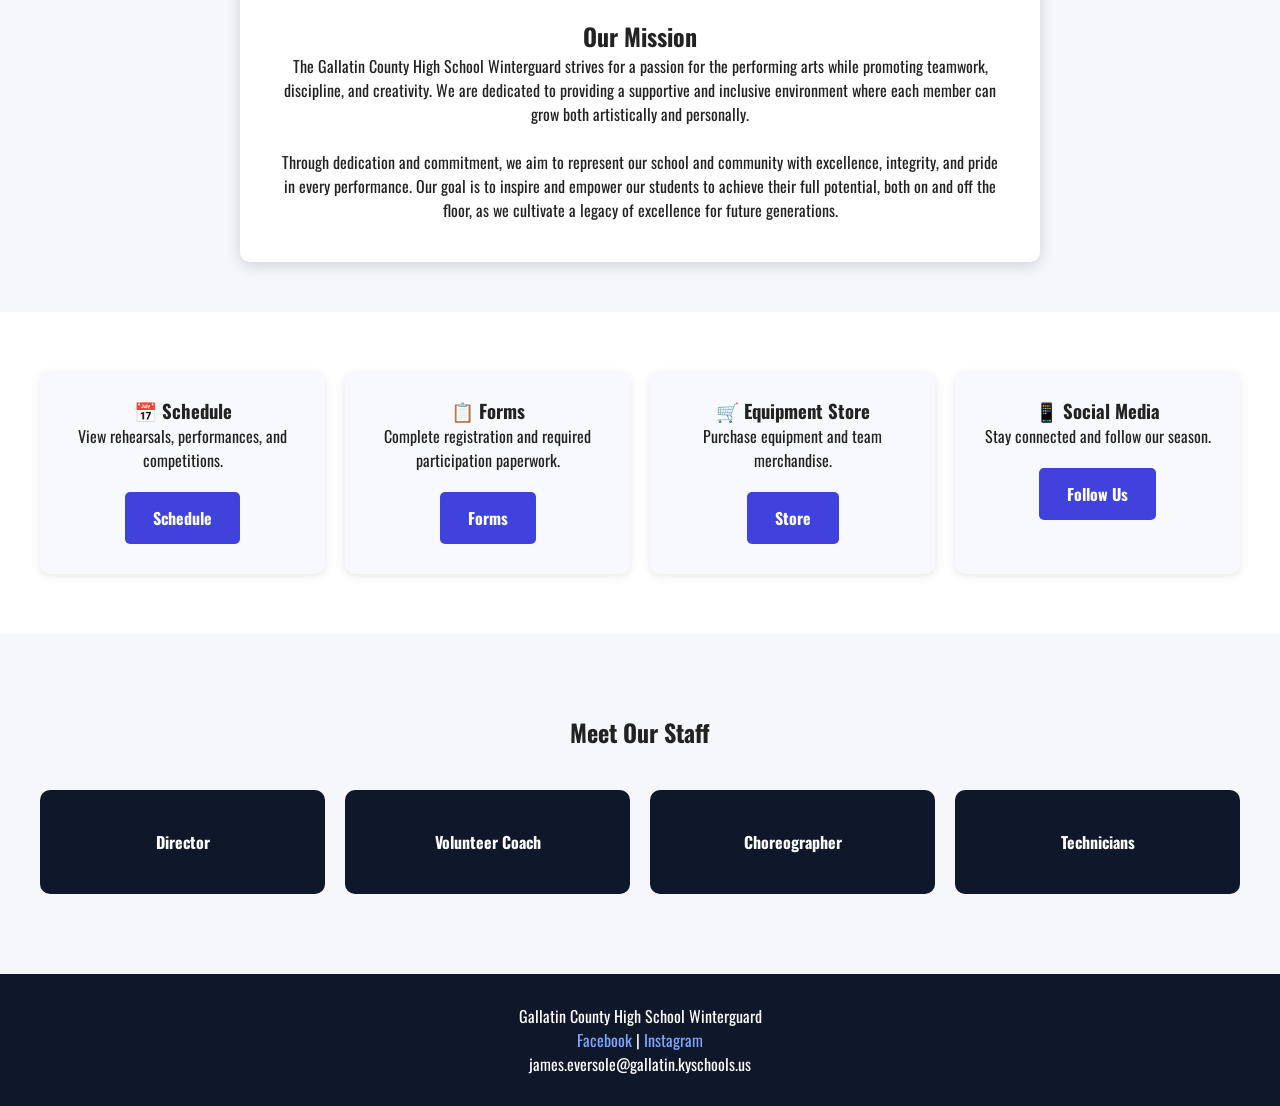
==== commit f856c702: "Insert line breaks in about.html for formatting Added line breaks for better readability in paragrap" ====
--- a/about.html
+++ b/about.html
@@ -63,7 +63,7 @@
         discipline, confidence, and creativity while representing both
         Gallatin County High School and the local community.
     </p>
-
+<br>
     <p>
         Participation is open to students in grades 8 through 12, providing
         opportunities for performers of all experience levels to grow and
@@ -81,7 +81,7 @@
         early 2010s under the leadership of Kathy Brown, a dedicated parent
         volunteer who helped establish the foundation of the organization.
     </p>
-
+<br>
     <p>
         Since its founding, the program has continued to grow and evolve,
         providing students with opportunities to develop performance skills,
@@ -99,7 +99,7 @@
         participating in competitions throughout the season alongside other
         scholastic programs from across the region.
     </p>
-
+<br>
     <p>
         Our performers are challenged to achieve excellence through
         dedication, teamwork, and a commitment to continual improvement.
@@ -116,7 +116,7 @@
         to provide students with opportunities to grow as performers,
         teammates, and leaders.
     </p>
-
+<br>
     <p>
         Through rehearsals, performances, competitions, and community
         involvement, members represent Gallatin County High School with
@@ -136,7 +136,7 @@
         inclusive environment where each member can grow both artistically
         and personally.
     </p>
-
+<br>
     <p>
         Through dedication and commitment, we aim to represent our school
         and community with excellence, integrity, and pride in every
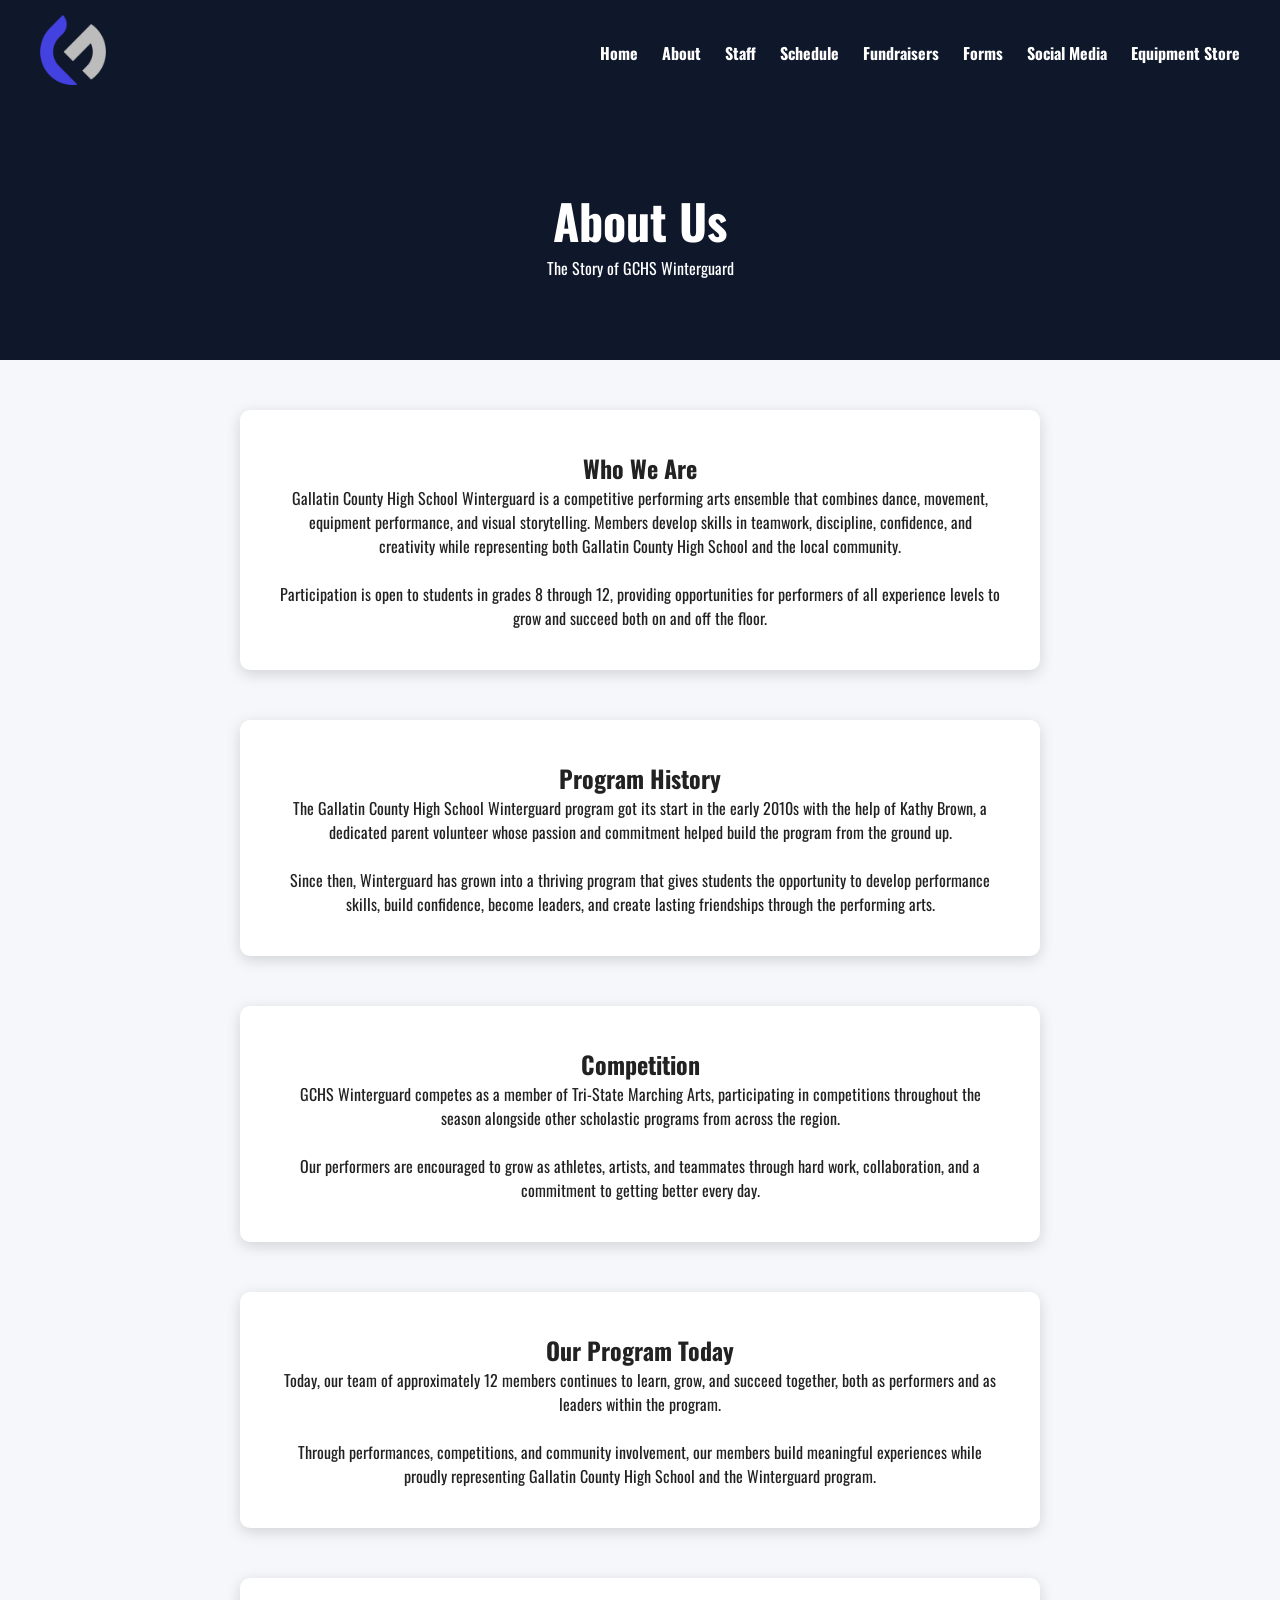
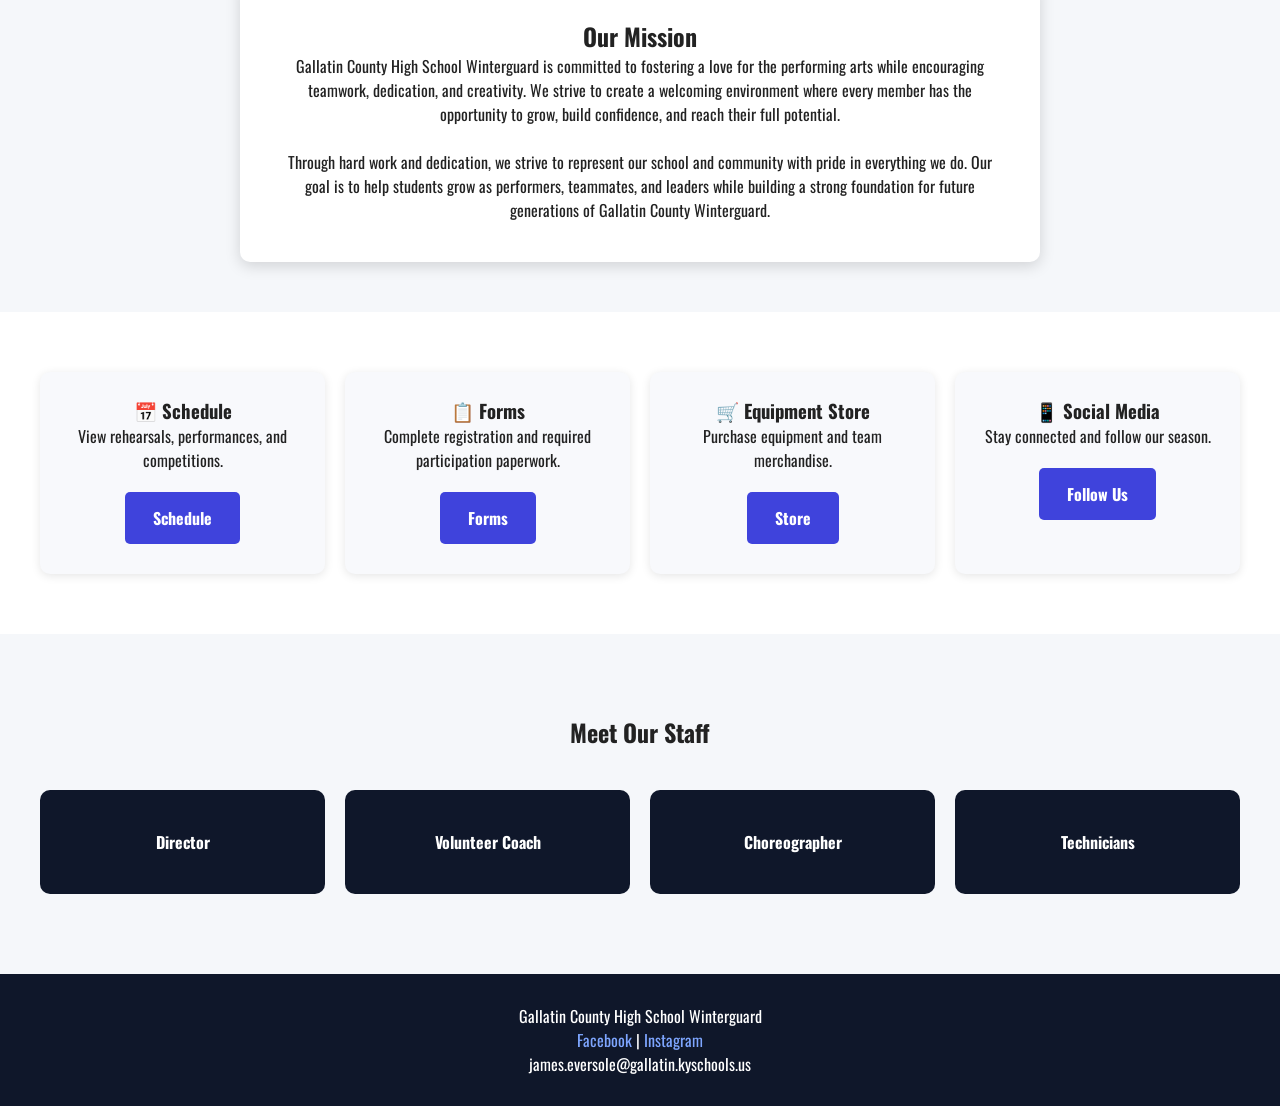
==== commit af6bb47f: "Refine program description and mission statements Revised text for clarity and engagement throughout" ====
--- a/about.html
+++ b/about.html
@@ -77,15 +77,11 @@
     <h2>Program History</h2>
 
     <p>
-        The Gallatin County High School Winterguard program began in the
-        early 2010s under the leadership of Kathy Brown, a dedicated parent
-        volunteer who helped establish the foundation of the organization.
-    </p>
-<br>
-    <p>
-        Since its founding, the program has continued to grow and evolve,
-        providing students with opportunities to develop performance skills,
-        leadership abilities, and lifelong friendships through the arts.
+The Gallatin County High School Winterguard program got its start in the early 2010s with the help of Kathy Brown, a dedicated parent volunteer whose passion and commitment helped build the program from the ground up.
+    </p>
+<br>
+    <p>
+Since then, Winterguard has grown into a thriving program that gives students the opportunity to develop performance skills, build confidence, become leaders, and create lasting friendships through the performing arts.
     </p>
 
 </section>
@@ -101,8 +97,7 @@
     </p>
 <br>
     <p>
-        Our performers are challenged to achieve excellence through
-        dedication, teamwork, and a commitment to continual improvement.
+Our performers are encouraged to grow as athletes, artists, and teammates through hard work, collaboration, and a commitment to getting better every day.
     </p>
 
 </section>
@@ -112,15 +107,11 @@
     <h2>Our Program Today</h2>
 
     <p>
-        The program currently serves approximately 12 members and continues
-        to provide students with opportunities to grow as performers,
-        teammates, and leaders.
-    </p>
-<br>
-    <p>
-        Through rehearsals, performances, competitions, and community
-        involvement, members represent Gallatin County High School with
-        pride, integrity, and excellence.
+Today, our team of approximately 12 members continues to learn, grow, and succeed together, both as performers and as leaders within the program.
+    </p>
+<br>
+    <p>
+Through performances, competitions, and community involvement, our members build meaningful experiences while proudly representing Gallatin County High School and the Winterguard program.
     </p>
 
 </section>
@@ -130,19 +121,11 @@
     <h2>Our Mission</h2>
 
     <p>
-        The Gallatin County High School Winterguard strives for a passion
-        for the performing arts while promoting teamwork, discipline,
-        and creativity. We are dedicated to providing a supportive and
-        inclusive environment where each member can grow both artistically
-        and personally.
-    </p>
-<br>
-    <p>
-        Through dedication and commitment, we aim to represent our school
-        and community with excellence, integrity, and pride in every
-        performance. Our goal is to inspire and empower our students to
-        achieve their full potential, both on and off the floor, as we
-        cultivate a legacy of excellence for future generations.
+Gallatin County High School Winterguard is committed to fostering a love for the performing arts while encouraging teamwork, dedication, and creativity. We strive to create a welcoming environment where every member has the opportunity to grow, build confidence, and reach their full potential.
+    </p>
+<br>
+    <p>
+Through hard work and dedication, we strive to represent our school and community with pride in everything we do. Our goal is to help students grow as performers, teammates, and leaders while building a strong foundation for future generations of Gallatin County Winterguard.
     </p>
 
 </section>
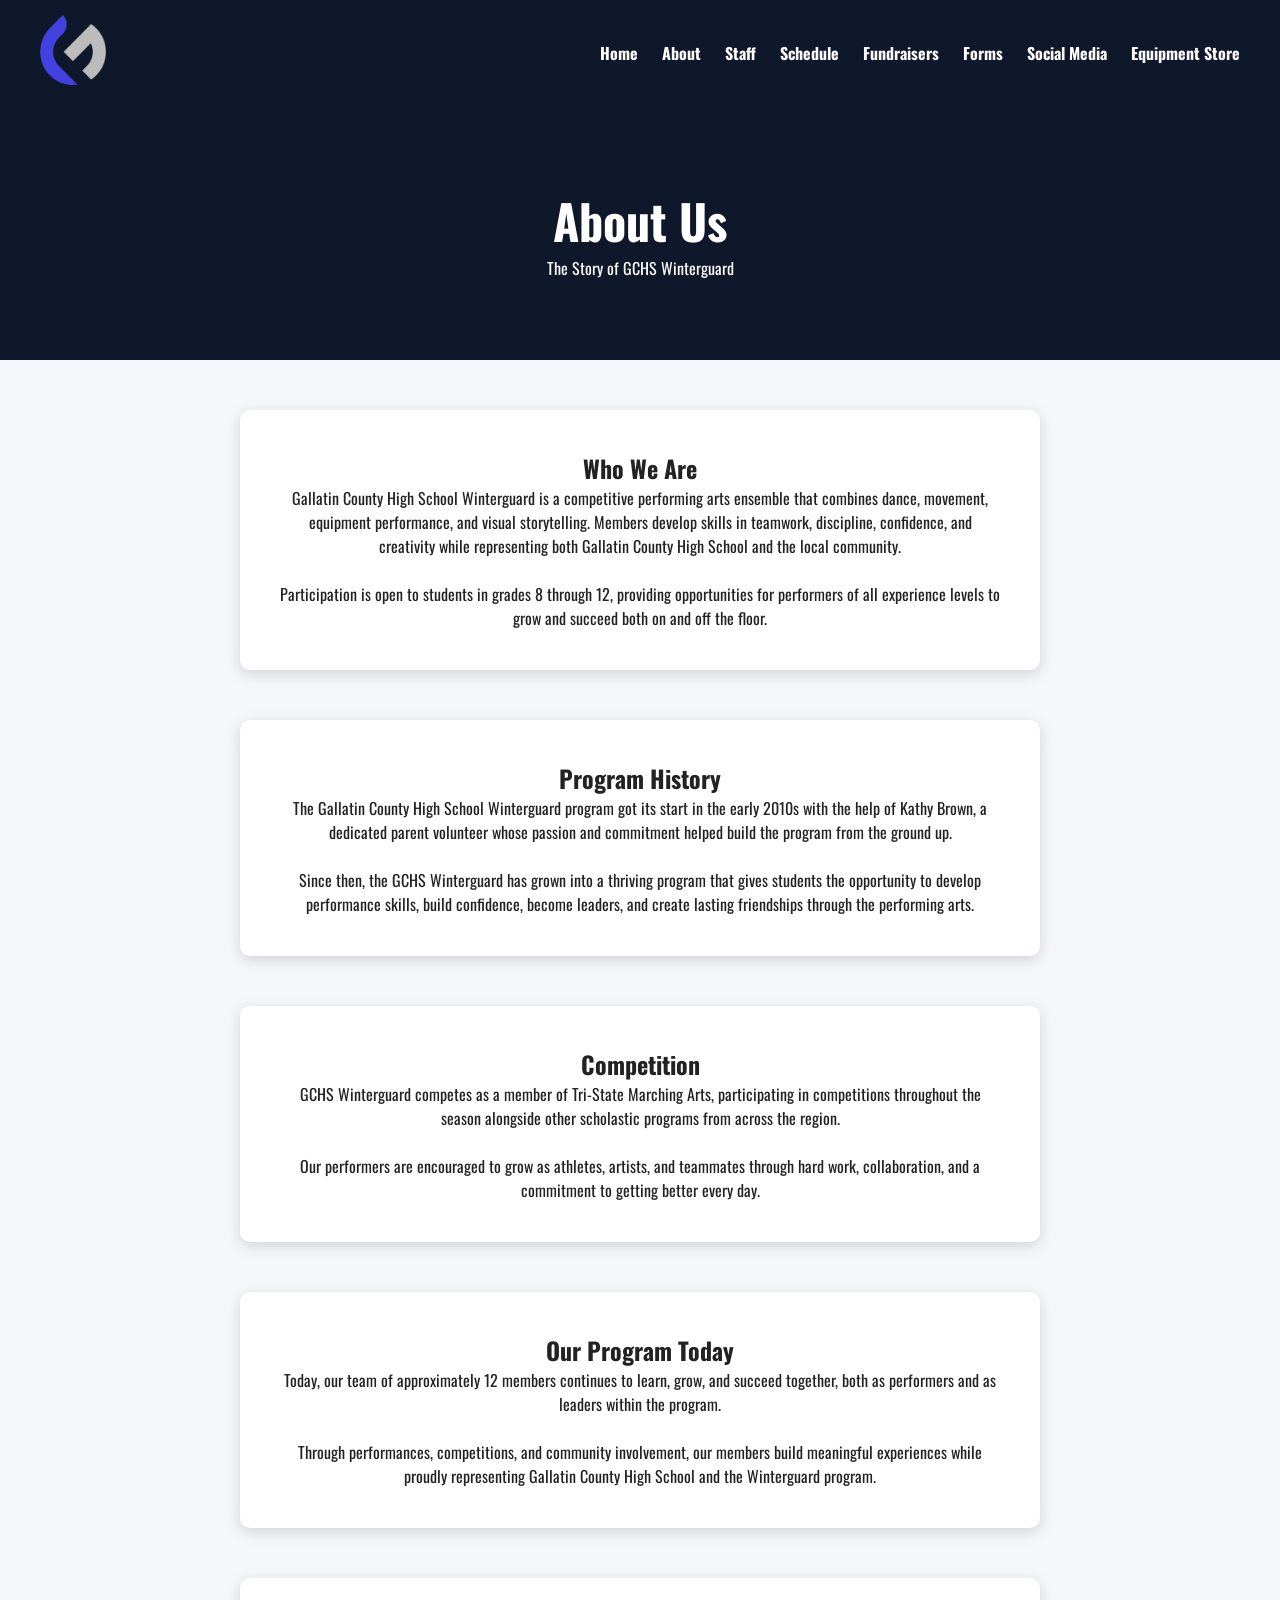
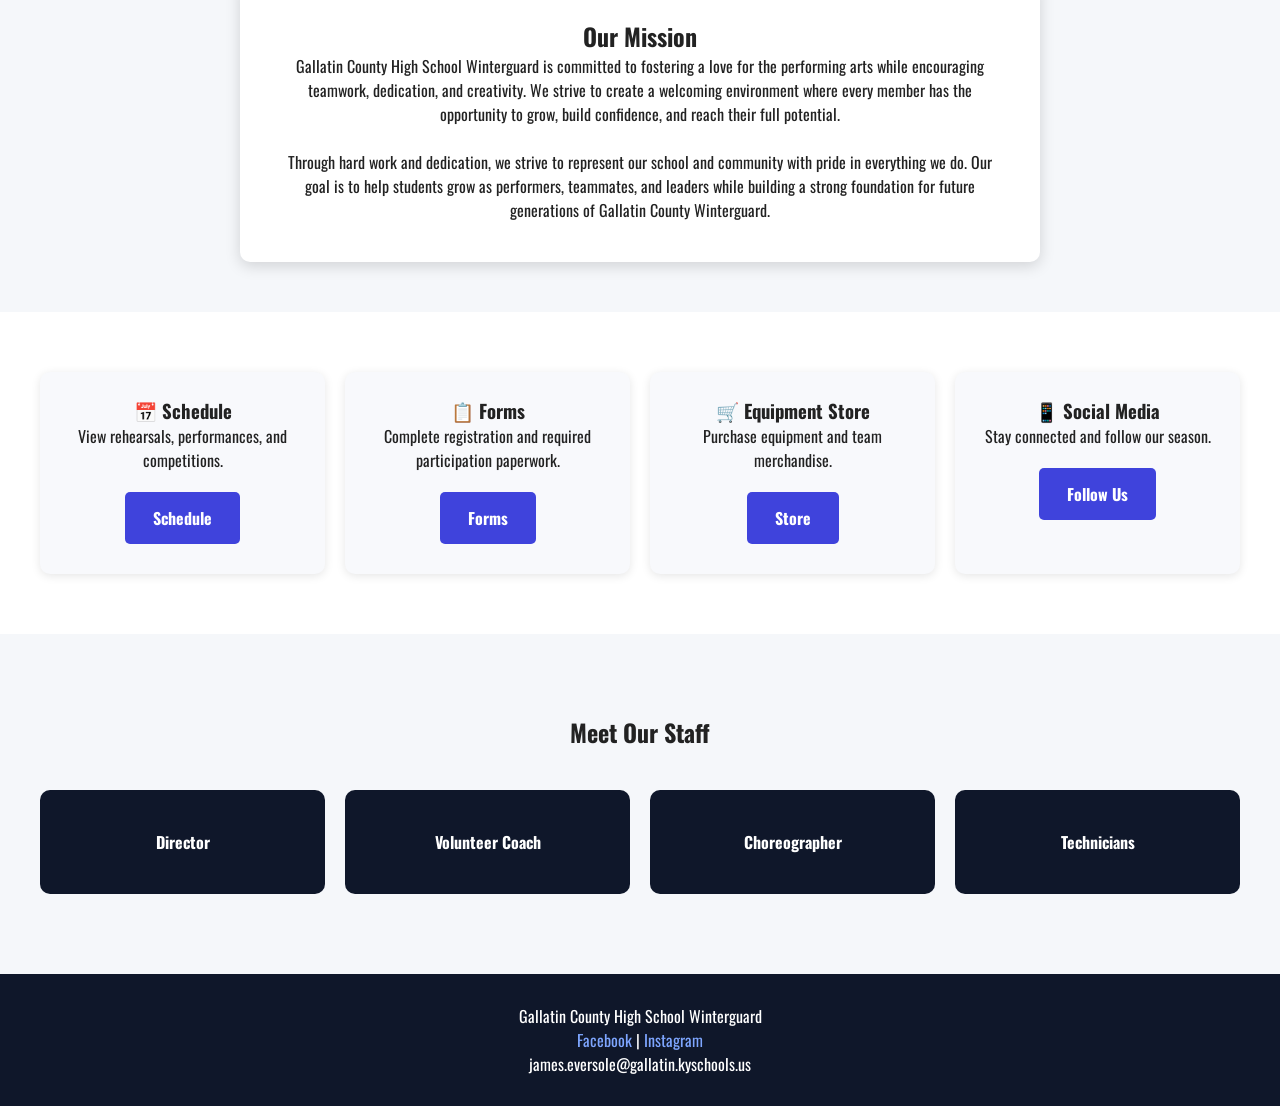
==== commit 78a9f7f8: "Update program name to GCHS Winterguard" ====
--- a/about.html
+++ b/about.html
@@ -81,7 +81,7 @@
     </p>
 <br>
     <p>
-Since then, Winterguard has grown into a thriving program that gives students the opportunity to develop performance skills, build confidence, become leaders, and create lasting friendships through the performing arts.
+Since then, the GCHS Winterguard has grown into a thriving program that gives students the opportunity to develop performance skills, build confidence, become leaders, and create lasting friendships through the performing arts.
     </p>
 
 </section>
